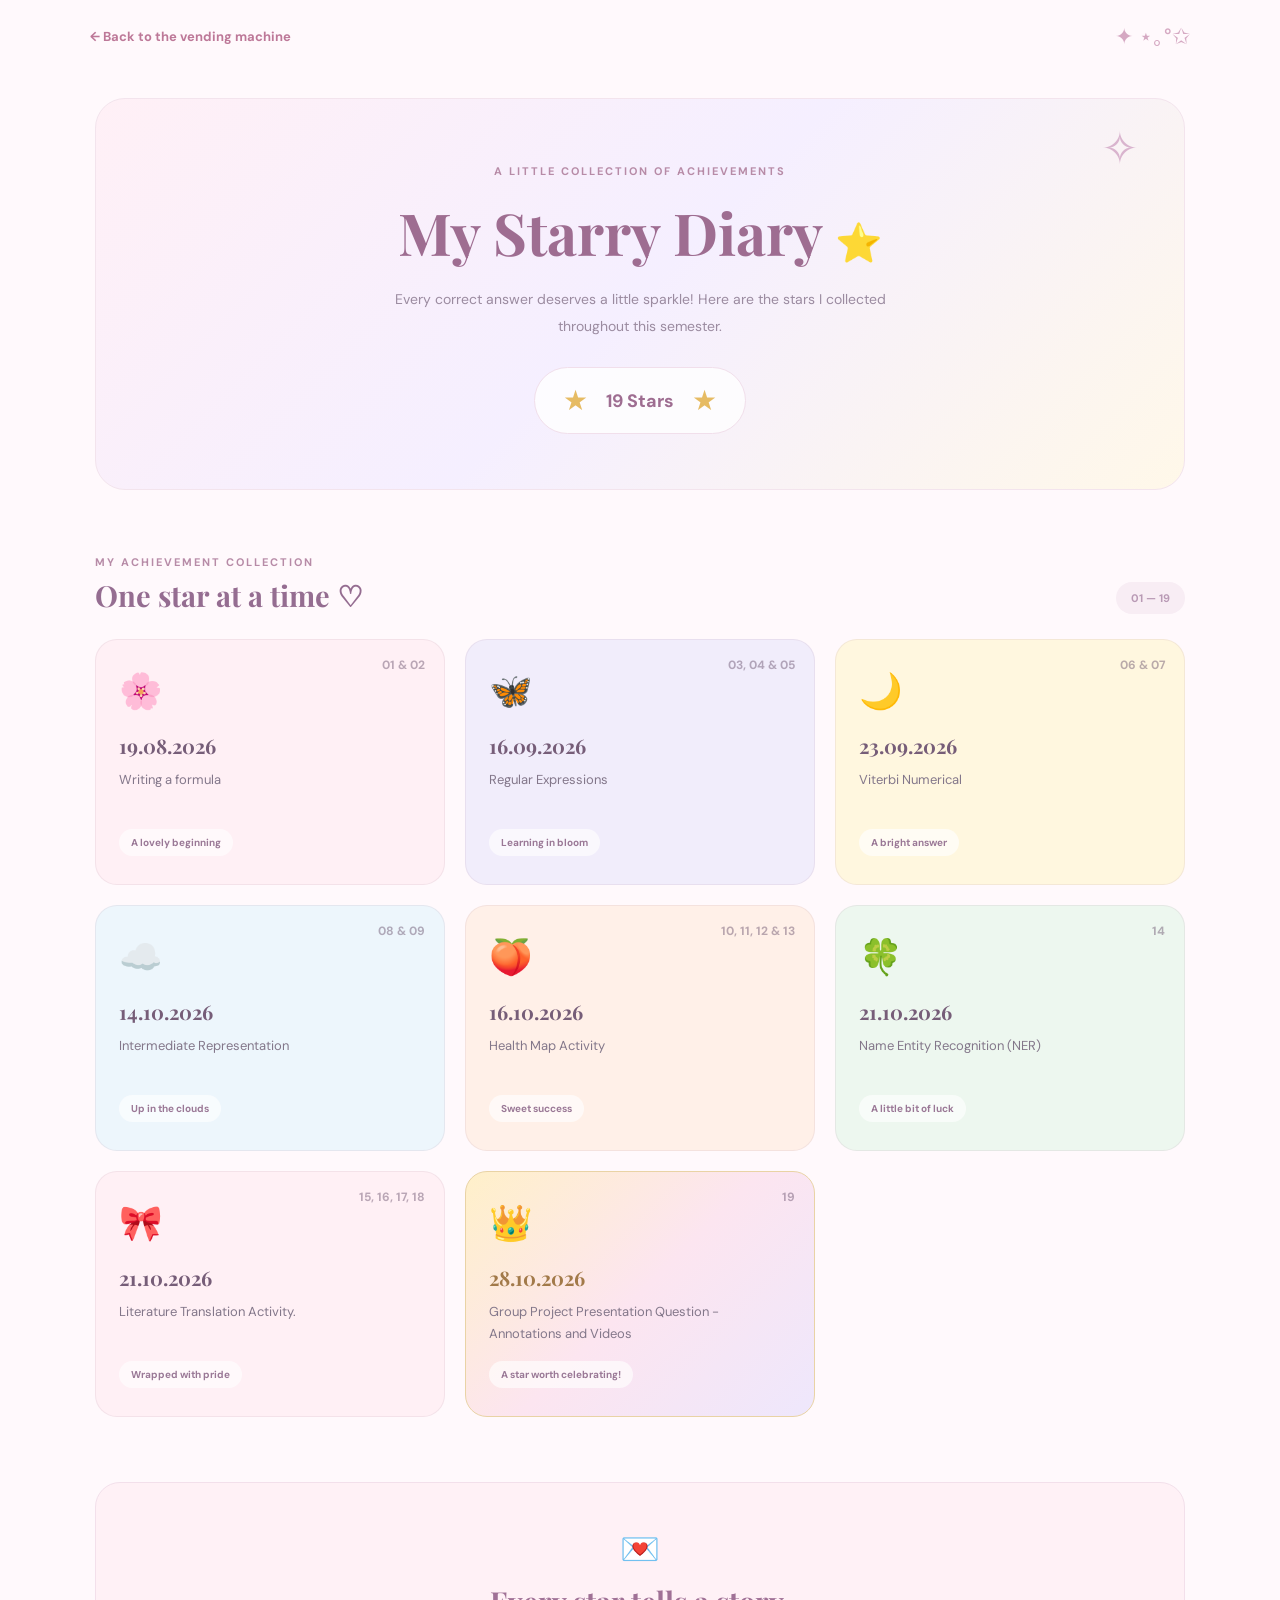
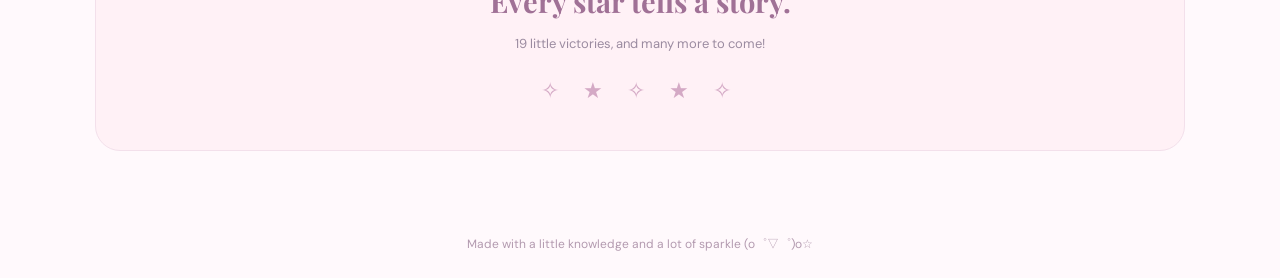
==== activities/stars/index.html @ 81f1a886 "Add files via upload" ====
<!DOCTYPE html>
<html lang="en">
<head>
    <meta charset="UTF-8">
    <meta name="viewport" content="width=device-width, initial-scale=1.0">
    <title>My Little Star Diary</title>
    <link rel="stylesheet" href="style.css">
    <link href="https://fonts.googleapis.com/css2?family=DM+Sans:wght@400;500;600;700&family=Playfair+Display:wght@600;700&display=swap" rel="stylesheet">
</head>
<body>

    <header class="top-bar">
        <a href="../../index.html" class="back-link">← Back to the vending machine</a>
        <span class="top-decoration">✦ ⋆｡°✩</span>
    </header>

    <main class="page-container">

        <section class="hero">
            <div class="hero-sparkle">✧</div>
            <p class="eyebrow">A LITTLE COLLECTION OF ACHIEVEMENTS</p>
            <h1>My Starry Diary <span>⭐</span></h1>
            <p class="hero-description">
                Every correct answer deserves a little sparkle!
                Here are the stars I collected throughout this semester.
            </p>

            <div class="star-counter">
                <span class="big-star">★</span>
                <div>
                    <strong>19 Stars</strong>
                </div>
                <span class="big-star">★</span>
            </div>
        </section>

        <section class="collection-section">
            <div class="section-heading">
                <div>
                    <p class="eyebrow">MY ACHIEVEMENT COLLECTION</p>
                    <h2>One star at a time ♡</h2>
                </div>
                <span class="collection-label">01 — 19</span>
            </div>

            <div class="stars-grid">

                <article class="star-card pink">
                    <span class="star-number">01 & 02</span>
                    <span class="star-icon">🌸</span>
                    <h3>19.08.2026</h3>
                    <p>Writing a formula</p>
                    <span class="card-caption">A lovely beginning</span>
                </article>

                <article class="star-card lavender">
                    <span class="star-number">03, 04 & 05</span>
                    <span class="star-icon">🦋</span>
                    <h3>16.09.2026</h3>
                    <p>Regular Expressions</p>
                    <span class="card-caption">Learning in bloom</span>
                </article>

                <article class="star-card yellow">
                    <span class="star-number">06 & 07</span>
                    <span class="star-icon">🌙</span>
                    <h3>23.09.2026</h3>
                    <p>Viterbi Numerical</p>
                    <span class="card-caption">A bright answer</span>
                </article>

                <article class="star-card blue">
                    <span class="star-number">08 & 09</span>
                    <span class="star-icon">☁️</span>
                    <h3>14.10.2026</h3>
                    <p>Intermediate Representation</p>
                    <span class="card-caption">Up in the clouds</span>
                </article>

                <article class="star-card peach">
                    <span class="star-number">10, 11, 12 & 13</span>
                    <span class="star-icon">🍑</span>
                    <h3>16.10.2026</h3>
                    <p>Health Map Activity</p>
                    <span class="card-caption">Sweet success</span>
                </article>

                <article class="star-card mint">
                    <span class="star-number">14</span>
                    <span class="star-icon">🍀</span>
                    <h3>21.10.2026</h3>
                    <p>Name Entity Recognition (NER)</p>
                    <span class="card-caption">A little bit of luck</span>
                </article>

                <article class="star-card pink">
                    <span class="star-number">15, 16, 17, 18</span>
                    <span class="star-icon">🎀</span>
                    <h3>21.10.2026</h3>
                    <p>Literature Translation Activity.</p>
                    <span class="card-caption">Wrapped with pride</span>
                </article>

                <article class="star-card special">
                    <span class="star-number">19</span>
                    <span class="star-icon">👑</span>
                    <h3>28.10.2026</h3>
                    <p>Group Project Presentation Question - Annotations and Videos</p>
                    <span class="card-caption">A star worth celebrating!</span>
                </article>

            </div>
        </section>

        <section class="closing-note">
            <span>💌</span>
            <h2>Every star tells a story.</h2>
            <p>19 little victories, and many more to come!</p>
            <div class="closing-stars">✧ ★ ✧ ★ ✧</div>
        </section>

    </main>

    <footer>
        Made with a little knowledge and a lot of sparkle (o゜▽゜)o☆
    </footer>

</body>
</html>
---- activities/stars/style.css ----
:root {
    --pink: #f7dce8;
    --pink-dark: #bd7898;
    --lavender: #e9e0f7;
    --yellow: #fff0c9;
    --blue: #dcecf8;
    --peach: #fbe3d6;
    --mint: #dff0e5;
    --text: #65536a;
    --muted: #9b8ba0;
    --border: #f0e5ed;
    --white: #fffdfd;
}

* {
    box-sizing: border-box;
    margin: 0;
    padding: 0;
}

body {
    background: #fff9fc;
    color: var(--text);
    font-family: 'DM Sans', sans-serif;
}

.top-bar {
    display: flex;
    justify-content: space-between;
    align-items: center;
    padding: 22px 7%;
}

.back-link {
    color: var(--pink-dark);
    text-decoration: none;
    font-size: 13px;
    font-weight: 700;
}

.top-decoration {
    color: #d5a8c2;
    font-size: 22px;
}

.page-container {
    max-width: 1150px;
    margin: auto;
    padding: 25px 30px 60px;
}

.hero {
    position: relative;
    text-align: center;
    padding: 65px 20px 55px;
    background: linear-gradient(135deg, #fff0f6, #f5efff, #fff8e9);
    border: 1px solid #f3e4ed;
    border-radius: 30px;
    overflow: hidden;
}

.hero-sparkle {
    position: absolute;
    top: 20px;
    right: 45px;
    font-size: 45px;
    color: #d9b4ce;
}

.eyebrow {
    color: #b78ba7;
    font-size: 11px;
    font-weight: 700;
    letter-spacing: 2px;
}

.hero h1 {
    font-family: 'Playfair Display', serif;
    font-size: clamp(36px, 6vw, 58px);
    color: #9e6d91;
    margin: 15px 0;
}

.hero h1 span {
    font-size: 38px;
}

.hero-description {
    max-width: 500px;
    margin: auto;
    color: var(--muted);
    font-size: 14px;
    line-height: 1.9;
}

.star-counter {
    display: inline-flex;
    align-items: center;
    gap: 18px;
    margin-top: 28px;
    padding: 14px 28px;
    background: rgba(255, 255, 255, 0.8);
    border: 1px solid #f1dfeb;
    border-radius: 50px;
}

.big-star {
    color: #e6bb63;
    font-size: 28px;
}

.star-counter div {
    display: flex;
    flex-direction: column;
    text-align: left;
    gap: 3px;
}

.star-counter strong {
    color: #9e6d91;
    font-size: 18px;
}

.star-counter small {
    color: var(--muted);
    font-size: 11px;
}

.collection-section {
    margin-top: 65px;
}

.section-heading {
    display: flex;
    justify-content: space-between;
    align-items: end;
    margin-bottom: 25px;
}

.section-heading h2 {
    font-family: 'Playfair Display', serif;
    color: #956d91;
    font-size: 29px;
    margin-top: 7px;
}

.collection-label {
    color: #b99ab5;
    background: #f8edf4;
    padding: 9px 15px;
    border-radius: 20px;
    font-size: 11px;
    font-weight: 700;
}

.stars-grid {
    display: grid;
    grid-template-columns: repeat(3, 1fr);
    gap: 20px;
}

.star-card {
    position: relative;
    min-height: 235px;
    padding: 28px 23px;
    border-radius: 22px;
    border: 1px solid rgba(160, 120, 150, 0.12);
    transition: transform 0.25s ease, box-shadow 0.25s ease;
    overflow: hidden;
}

.star-card:hover {
    transform: translateY(-7px) rotate(-1deg);
    box-shadow: 0 12px 25px rgba(150, 110, 145, 0.13);
}

.star-number {
    position: absolute;
    top: 17px;
    right: 19px;
    color: rgba(100, 75, 105, 0.45);
    font-size: 12px;
    font-weight: 700;
}

.star-icon {
    display: block;
    font-size: 35px;
    margin-bottom: 18px;
}

.star-card h3 {
    color: #765d78;
    font-family: 'Playfair Display', serif;
    font-size: 20px;
    margin-bottom: 10px;
}

.star-card p {
    color: #83778a;
    font-size: 13px;
    line-height: 1.7;
    min-height: 45px;
}

.card-caption {
    display: inline-block;
    margin-top: 15px;
    padding: 7px 12px;
    background: rgba(255, 255, 255, 0.65);
    border-radius: 20px;
    color: #9a7896;
    font-size: 10px;
    font-weight: 700;
}

.pink {
    background: #fff0f5;
}

.lavender {
    background: #f1edfb;
}

.yellow {
    background: #fff7df;
}

.blue {
    background: #edf6fc;
}

.peach {
    background: #fff0e8;
}

.mint {
    background: #edf7ef;
}

.special {
    background: linear-gradient(135deg, #fff0c9, #fce5f0, #eee7fc);
    border: 1px solid #e9d3a5;
}

.special h3 {
    color: #a27a49;
}

.closing-note {
    margin-top: 65px;
    padding: 45px 20px;
    text-align: center;
    background: #fff1f6;
    border: 1px solid #f3e0eb;
    border-radius: 25px;
}

.closing-note > span {
    font-size: 32px;
}

.closing-note h2 {
    font-family: 'Playfair Display', serif;
    color: #a07196;
    font-size: 29px;
    margin: 12px 0;
}

.closing-note p {
    color: var(--muted);
    font-size: 13px;
    line-height: 1.8;
}

.closing-stars {
    color: #d4a9c5;
    font-size: 22px;
    letter-spacing: 9px;
    margin-top: 20px;
}

footer {
    text-align: center;
    padding: 25px;
    color: #b39aaf;
    font-size: 12px;
}

@media (max-width: 800px) {
    .stars-grid {
        grid-template-columns: repeat(2, 1fr);
    }
}

@media (max-width: 520px) {
    .page-container {
        padding: 15px 17px 40px;
    }

    .hero {
        padding: 50px 18px 40px;
    }

    .hero-sparkle {
        right: 18px;
        font-size: 30px;
    }

    .stars-grid {
        grid-template-columns: 1fr;
    }

    .star-card {
        min-height: 210px;
    }

    .section-heading h2 {
        font-size: 23px;
    }
}
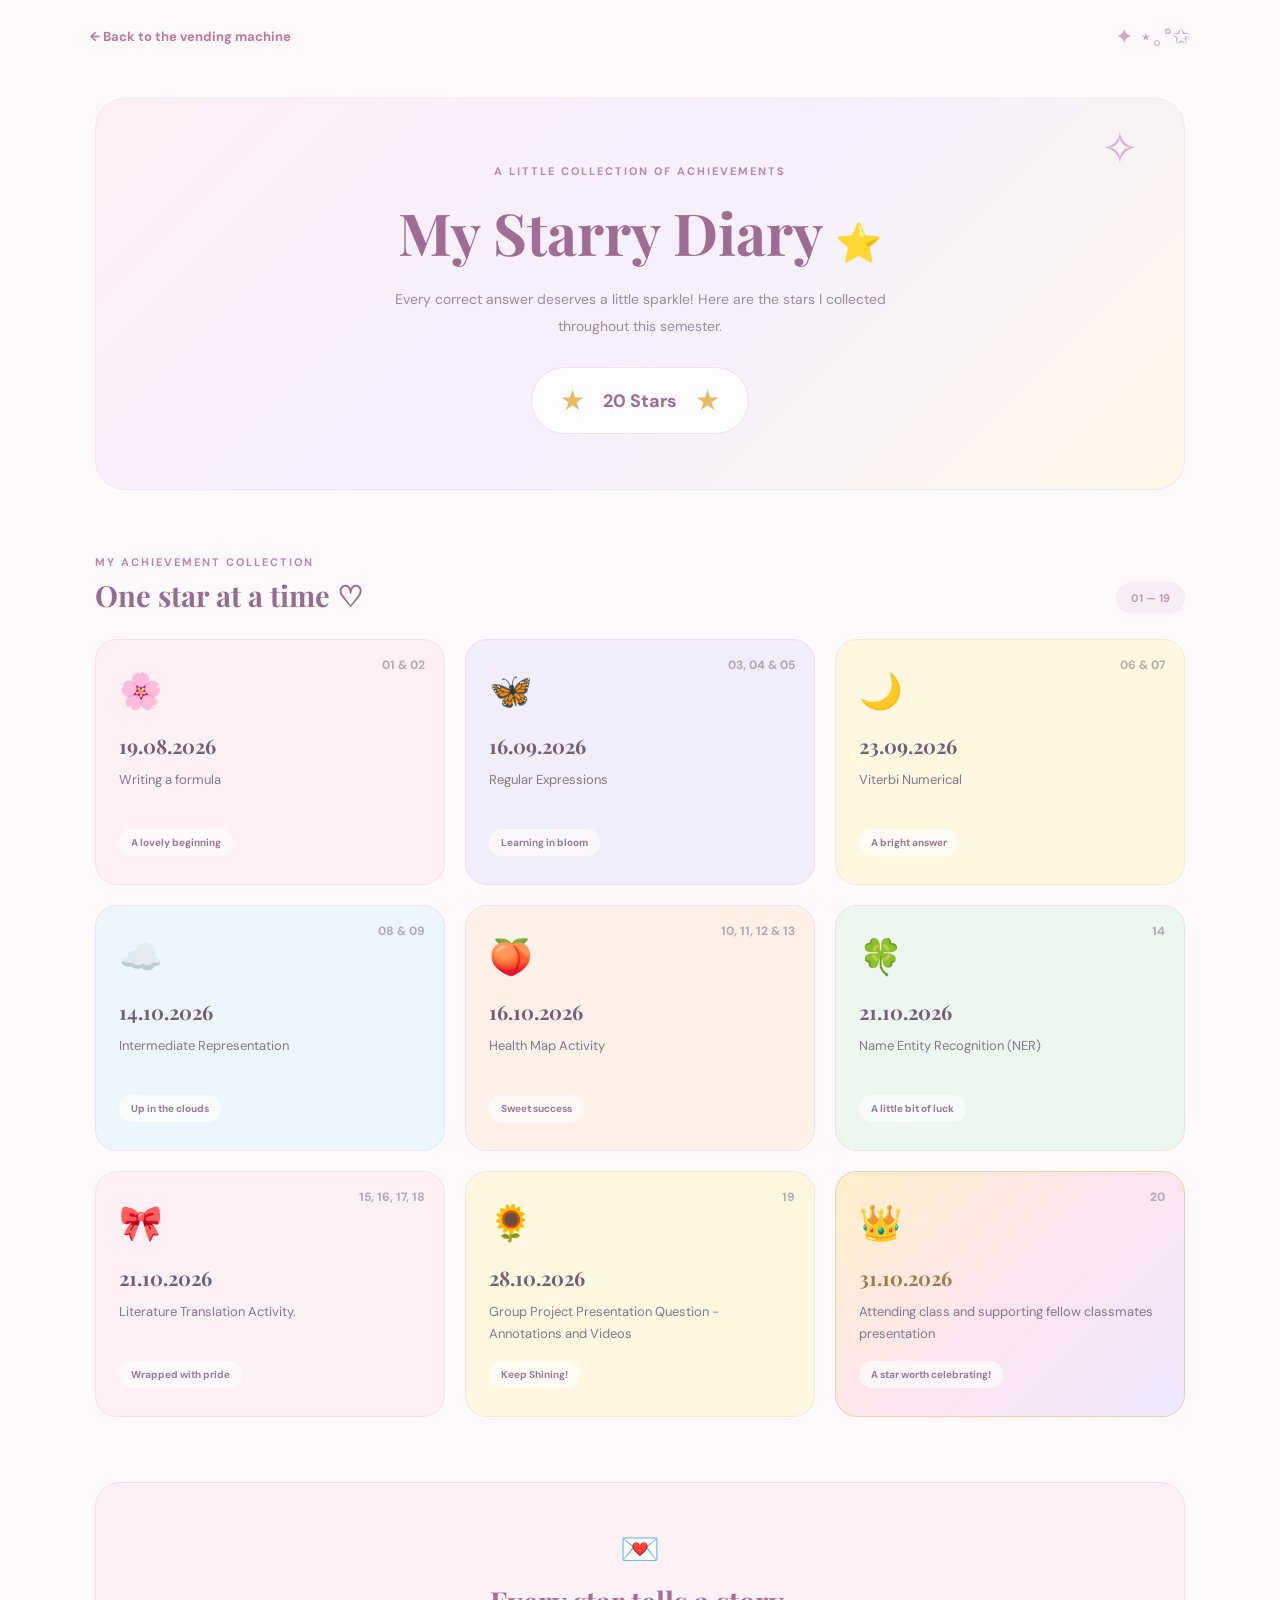
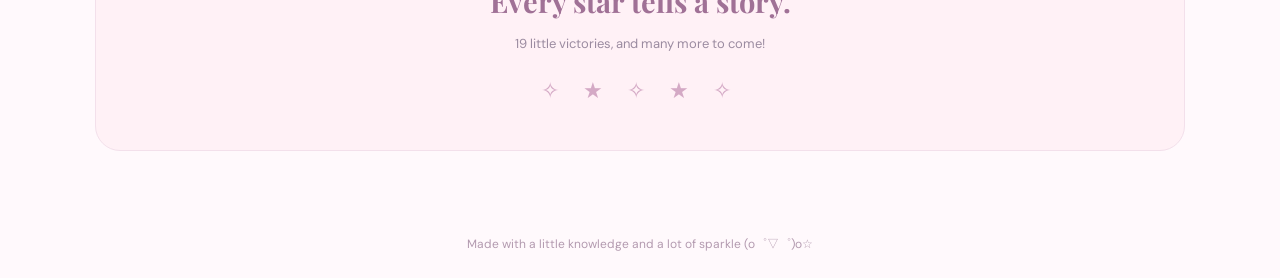
==== commit 30740edb: "Update index.html" ====
--- a/activities/stars/index.html
+++ b/activities/stars/index.html
@@ -29,7 +29,7 @@
             <div class="star-counter">
                 <span class="big-star">★</span>
                 <div>
-                    <strong>19 Stars</strong>
+                    <strong>20 Stars</strong>
                 </div>
                 <span class="big-star">★</span>
             </div>
@@ -102,11 +102,19 @@
                     <span class="card-caption">Wrapped with pride</span>
                 </article>
 
-                <article class="star-card special">
+                <article class="star-card yellow">
                     <span class="star-number">19</span>
-                    <span class="star-icon">👑</span>
+                    <span class="star-icon">🌻</span>
                     <h3>28.10.2026</h3>
                     <p>Group Project Presentation Question - Annotations and Videos</p>
+                    <span class="card-caption">Keep Shining!</span>
+                </article>
+
+                <article class="star-card special">
+                    <span class="star-number">20</span>
+                    <span class="star-icon">👑</span>
+                    <h3>31.10.2026</h3>
+                    <p>Attending class and supporting fellow classmates presentation</p>
                     <span class="card-caption">A star worth celebrating!</span>
                 </article>
 
